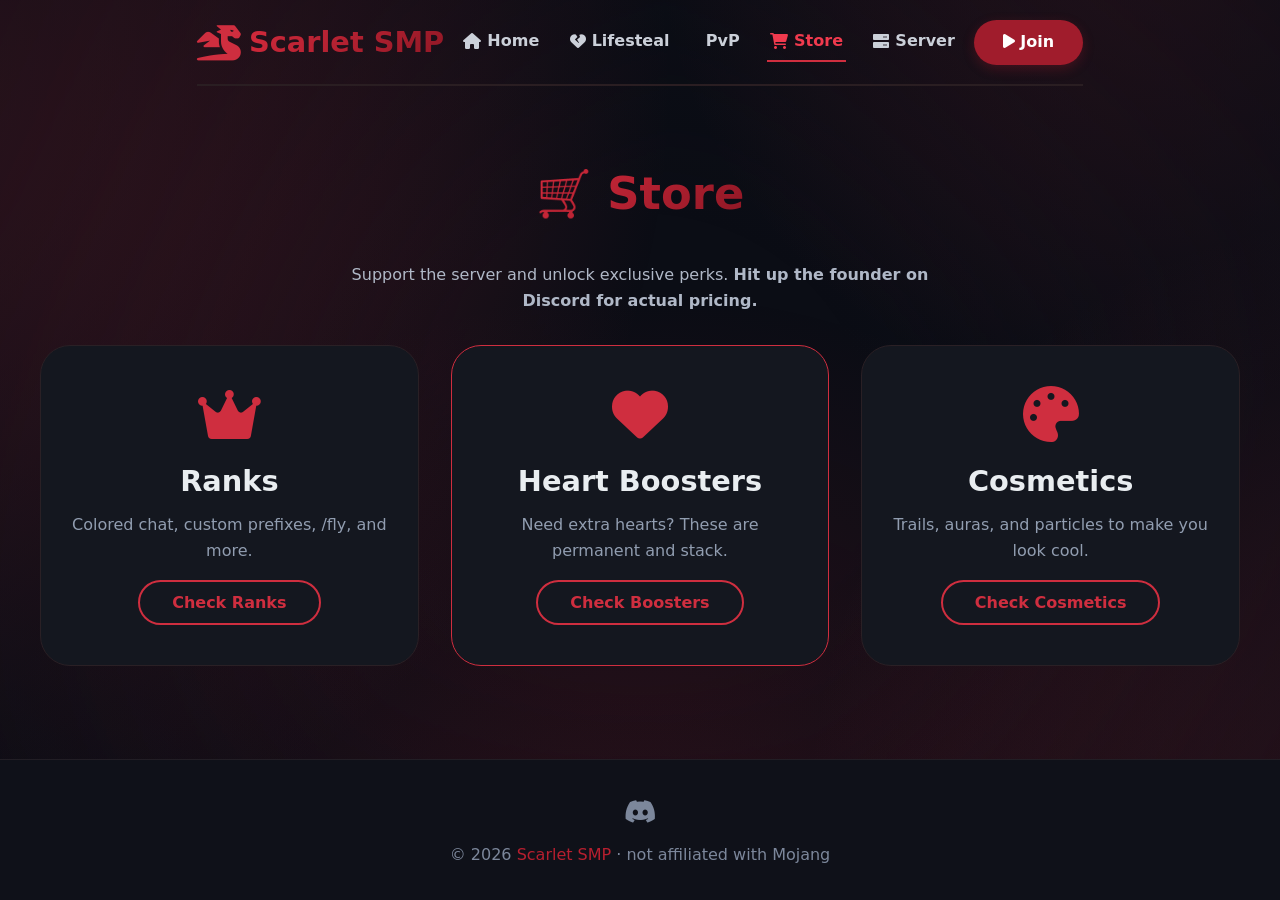
==== store/index.html @ 1c4e5451 "Add files via upload" ====
<!DOCTYPE html>
<html lang="en">
<head>
  <meta charset="UTF-8">
  <meta name="viewport" content="width=device-width, initial-scale=1.0">
  <title>Scarlet SMP · Store</title>
  <link rel="stylesheet" href="https://cdnjs.cloudflare.com/ajax/libs/font-awesome/6.0.0-beta3/css/all.min.css">
  <link rel="stylesheet" href="../style.css">
  <style>
    /* --- UPDATED GRID FOR 3-IN-LINE --- */
    .store-grid {
      display: grid;
      /* This forces exactly 3 columns on landscape/desktop */
      grid-template-columns: repeat(3, 1fr); 
      gap: 2rem;
      margin: 2rem 0 3rem;
    }

    .store-item {
      background: #14171f;
      border-radius: 30px;
      padding: 2.5rem 1.5rem;
      text-align: center;
      border: 1px solid #2a2025;
      transition: 0.3s;
      text-decoration: none;
      color: inherit;
      display: block;
    }
    .store-item:hover {
      transform: translateY(-8px);
      border-color: #cf2e3f;
      box-shadow: 0 12px 30px rgba(160, 28, 44, 0.2);
    }
    .store-item i { font-size: 3.5rem; color: #cf2e3f; margin-bottom: 1rem; }
    .store-item h3 { font-size: 1.8rem; margin-bottom: 0.5rem; }
    .store-item .desc { color: #919db0; margin-bottom: 1rem; }
    .buy-btn {
      background: transparent;
      border: 2px solid #cf2e3f;
      color: #cf2e3f;
      padding: 0.5rem 2rem;
      border-radius: 40px;
      font-weight: 700;
      cursor: pointer;
      transition: 0.3s;
      text-decoration: none;
      display: inline-block;
    }
    .buy-btn:hover { background: #cf2e3f; color: white; }

    /* --- MOBILE / PORTRAIT FIX --- */
    @media (max-width: 850px) {
      .store-grid {
        grid-template-columns: 1fr; /* Switch to 1 column on small screens */
      }
    }
  </style>
</head>
<body>
  <div class="container">
    <nav class="navbar">
      <a href="../index.html" class="logo"><i class="fas fa-dragon"></i><span>Scarlet SMP</span></a>
      <div class="nav-links">
        <a href="../index.html"><i class="fas fa-home"></i> Home</a>
        <a href="../lifesteal.html"><i class="fas fa-heart-broken"></i> Lifesteal</a>
        <a href="../pvp.html"><i class="fas fa-sword"></i> PvP</a>
        <a href="index.html" style="color:#f03a4e; border-bottom-color:#cf2e3f;"><i class="fas fa-shopping-cart"></i> Store</a>
        <a href="../server.html"><i class="fas fa-server"></i> Server</a>
      </div>
      <a href="minecraft://scarletsmp.playwithbao.com:48316" class="btn"><i class="fas fa-play"></i> Join</a>
    </nav>
  </div>

  <div class="container" style="padding: 2rem 0;">
    <h2 class="section-title"><span>🛒 Store</span></h2>
    <p style="color: #b0b8c7; max-width: 600px; margin: 0 auto 2rem; text-align: center;">Support the server and unlock exclusive perks. <strong>Hit up the founder on Discord for actual pricing.</strong></p>
    
    <div class="store-grid">
      <a href="ranks.html" class="store-item">
        <i class="fas fa-crown"></i>
        <h3>Ranks</h3>
        <div class="desc">Colored chat, custom prefixes, /fly, and more.</div>
        <span class="buy-btn">Check Ranks</span>
      </a>

      <a href="hearts.html" class="store-item" style="border-color: #cf2e3f;">
        <i class="fas fa-heart"></i>
        <h3>Heart Boosters</h3>
        <div class="desc">Need extra hearts? These are permanent and stack.</div>
        <span class="buy-btn">Check Boosters</span>
      </a>

      <a href="cosmetics.html" class="store-item">
        <i class="fas fa-palette"></i>
        <h3>Cosmetics</h3>
        <div class="desc">Trails, auras, and particles to make you look cool.</div>
        <span class="buy-btn">Check Cosmetics</span>
      </a>
    </div>
  </div>

  <footer>
    <div class="container">
      <div class="footer-content">
        <div class="socials">
          <a href="https://discord.gg/9A75VWaHrr" target="_blank"><i class="fab fa-discord"></i></a>
        </div>
        <div class="copy">&copy; 2026 <span>Scarlet SMP</span> · not affiliated with Mojang</div>
      </div>
    </div>
  </footer>
</body>
</html>
---- style.css ----
/* ===== PURE DARK THEME & SMOOTH ANIMATIONS ===== */
* { margin: 0; padding: 0; box-sizing: border-box; }

html { scroll-behavior: smooth; }

body {
  font-family: 'Segoe UI', Roboto, system-ui, sans-serif;
  background: #0b0d15;
  color: #e9edf0;
  line-height: 1.6;
  min-height: 100vh;
  display: flex;
  flex-direction: column;
  overflow-x: hidden;
  position: relative;
}

/* ===== MOVING BLURRY GLOW BACKGROUND ===== */
body::before {
  content: '';
  position: fixed;
  top: -50%;
  left: -50%;
  width: 200%;
  height: 200%;
  z-index: -2;
  pointer-events: none;
  
  /* Bright, large, soft circular blurs */
  background: 
    radial-gradient(circle 800px at 20% 30%, rgba(207, 46, 63, 0.35), transparent 100%),
    radial-gradient(circle 600px at 80% 70%, rgba(207, 46, 63, 0.30), transparent 100%),
    radial-gradient(circle 700px at 50% 80%, rgba(160, 28, 44, 0.25), transparent 100%),
    radial-gradient(circle 500px at 70% 20%, rgba(207, 46, 63, 0.20), transparent 100%),
    radial-gradient(circle 550px at 10% 90%, rgba(160, 28, 44, 0.20), transparent 100%);
    
  /* 6% FASTER (18.8s instead of 20s) */
  animation: moveGlows 18.8s linear infinite alternate;
}

@keyframes moveGlows {
  0% { 
    transform: translate(0%, 0%) scale(1); 
  }
  25% { 
    transform: translate(-5%, -5%) scale(1.1); 
  }
  50% { 
    transform: translate(5%, -10%) scale(0.9); 
  }
  75% { 
    transform: translate(-10%, 5%) scale(1.05); 
  }
  100% { 
    transform: translate(0%, 0%) scale(1); 
  }
}

/* Slightly lighter vignette to keep focus on text */
body::after {
  content: '';
  position: fixed;
  top: 0; left: 0; width: 100%; height: 100%;
  background: radial-gradient(circle at center, transparent 30%, rgba(11, 13, 21, 0.6) 100%);
  z-index: -1;
  pointer-events: none;
}

.container { max-width: 1200px; margin: 0 auto; padding: 0 1.5rem; }

/* ===== ANIMATIONS ===== */
@keyframes fadeInDown {
  from { opacity: 0; transform: translateY(-30px); }
  to { opacity: 1; transform: translateY(0); }
}
@keyframes fadeInUp {
  from { opacity: 0; transform: translateY(40px); }
  to { opacity: 1; transform: translateY(0); }
}
@keyframes shimmer {
  0% { background-position: 0% 50%; }
  50% { background-position: 100% 50%; }
  100% { background-position: 0% 50%; }
}
@keyframes pulse {
  0% { transform: scale(0.95); opacity: 0.7; }
  50% { transform: scale(1.1); opacity: 1; }
  100% { transform: scale(0.95); opacity: 0.7; }
}

.navbar { animation: fadeInDown 0.6s ease-out; }
.hero h1 { animation: fadeInUp 0.8s ease-out; }
.hero .subtitle { animation: fadeInUp 0.8s ease-out 0.2s both; }
.hero p { animation: fadeInUp 0.8s ease-out 0.3s both; }
.hero-actions { animation: fadeInUp 0.8s ease-out 0.4s both; }

.stat-item { animation: fadeInUp 0.6s ease-out both; }
.stat-item:nth-child(1) { animation-delay: 0.1s; }
.stat-item:nth-child(2) { animation-delay: 0.2s; }
.stat-item:nth-child(3) { animation-delay: 0.3s; }
.stat-item:nth-child(4) { animation-delay: 0.4s; }

.feature-card { animation: fadeInUp 0.7s ease-out both; }
.feature-card:nth-child(1) { animation-delay: 0.1s; }
.feature-card:nth-child(2) { animation-delay: 0.2s; }
.feature-card:nth-child(3) { animation-delay: 0.3s; }
.feature-card:nth-child(4) { animation-delay: 0.4s; }

.pvp-card { animation: fadeInUp 0.7s ease-out both; }
.pvp-card:nth-child(1) { animation-delay: 0.1s; }
.pvp-card:nth-child(2) { animation-delay: 0.2s; }
.pvp-card:nth-child(3) { animation-delay: 0.3s; }
.pvp-card:nth-child(4) { animation-delay: 0.4s; }

/* ===== GRADIENTS WITH SHIMMER ===== */
.scarlet-glow, .logo span, .server-ip .ip, .stat-item .number, .section-title span, .hero h1 {
  background: linear-gradient(135deg, #d42a3c, #8f1725, #d42a3c);
  background-size: 200% 200%;
  -webkit-background-clip: text;
  -webkit-text-fill-color: transparent;
  background-clip: text;
  animation: shimmer 4s ease-in-out infinite;
}

.btn, .badge { background: #a01c2c; transition: all 0.3s ease; }
.btn:hover { background: #c42336; transform: scale(1.05); }
.btn-outline {
  border: 2px solid #cf2e3f;
  color: #f03a4e;
  background: transparent;
  transition: all 0.3s ease;
}
.btn-outline:hover { background: #cf2e3f; color: white; transform: scale(1.05); }

/* ===== NAVBAR ===== */
.navbar {
  display: flex;
  justify-content: space-between;
  align-items: center;
  flex-wrap: wrap;
  padding: 1.2rem 0;
  border-bottom: 2px solid #2a1e22;
  gap: 1rem;
}
.logo {
  display: flex;
  align-items: center;
  gap: 0.5rem;
  font-size: 1.8rem;
  font-weight: 800;
  text-decoration: none;
}
.logo i { color: #cf2e3f; font-size: 2.2rem; }

.nav-links {
  display: flex;
  gap: 1.5rem;
  font-weight: 600;
  flex-wrap: wrap;
}
.nav-links a {
  color: #cbd0d9;
  text-decoration: none;
  transition: 0.3s ease;
  padding: 0.4rem 0.2rem;
  border-bottom: 2px solid transparent;
  display: flex;
  align-items: center;
}
.nav-links a:hover { color: #f03a4e; border-bottom-color: #cf2e3f; transform: translateY(-2px); }
.nav-links a i { margin-right: 6px; }

.btn {
  display: inline-block;
  padding: 0.6rem 1.8rem;
  border-radius: 40px;
  font-weight: 700;
  color: white;
  text-decoration: none;
  border: none;
  cursor: pointer;
  box-shadow: 0 4px 12px rgba(160, 28, 44, 0.3);
}

/* ===== FOOTER ===== */
footer {
  margin-top: auto;
  background: #0f1119;
  padding: 2rem 0;
  border-top: 1px solid #221e25;
}
.footer-content {
  display: flex;
  flex-direction: column;
  align-items: center;
  gap: 0.6rem;
  color: #7c879b;
}
.footer-content .socials { display: flex; gap: 2rem; font-size: 1.6rem; }
.footer-content .socials a { color: #7c879b; transition: 0.3s ease; }
.footer-content .socials a:hover { color: #cf2e3f; transform: scale(1.1) rotate(5deg); }
.footer-content .copy span { color: #b71f2f; }

/* ===== PAGE SPECIFIC STYLES ===== */
.stats-grid {
  display: grid;
  grid-template-columns: repeat(4, 1fr);
  gap: 1.8rem;
  margin: 2.5rem 0;
  background: #14171f;
  padding: 1.8rem 1.2rem;
  border-radius: 40px;
  border: 1px solid #2f2630;
}
.stat-item { text-align: center; }
.stat-item i { font-size: 2.2rem; color: #cf2e3f; margin-bottom: 0.2rem; }
.stat-item .number { font-size: 2rem; font-weight: 800; }
.stat-item .label { color: #9ba3b3; font-weight: 500; text-transform: uppercase; font-size: 0.8rem; }

.section-title {
  font-size: 2.8rem;
  font-weight: 800;
  margin: 2.5rem 0 2rem;
  text-align: center;
}

.feature-card {
  background: #14171f;
  padding: 2rem 1.5rem;
  border-radius: 30px;
  border: 1px solid #2a2025;
  transition: all 0.3s cubic-bezier(0.175, 0.885, 0.32, 1.275);
  box-shadow: 0 8px 0 #0b0d15;
}
.feature-card:hover {
  transform: translateY(-10px) scale(1.02);
  border-color: #b71f2f;
  box-shadow: 0 15px 30px -10px rgba(160, 28, 44, 0.4);
}
.feature-card i { font-size: 2.5rem; color: #cf2e3f; margin-bottom: 0.8rem; }
.feature-card h3 { font-size: 1.6rem; font-weight: 700; margin-bottom: 0.5rem; }
.feature-card p { color: #a4adb9; }

.pvp-card {
  background: #11141c;
  border-radius: 30px;
  padding: 2rem 1.8rem;
  flex: 1 1 220px;
  border: 1px solid #2d2127;
  text-align: center;
  transition: all 0.3s cubic-bezier(0.175, 0.885, 0.32, 1.275);
}
.pvp-card:hover {
  transform: translateY(-10px) scale(1.02);
  border-color: #b71f2f;
  box-shadow: 0 15px 30px -10px rgba(160, 28, 44, 0.4);
}
.pvp-card i { font-size: 2.8rem; color: #b71f2f; }
.pvp-card h4 { font-size: 1.5rem; margin: 0.5rem 0; }
.pvp-card .small-text { color: #919db0; }

/* Responsive */
@media (max-width: 750px) {
  .navbar { flex-direction: column; gap: 0.8rem; }
  .stats-grid { grid-template-columns: repeat(2, 1fr); }
}
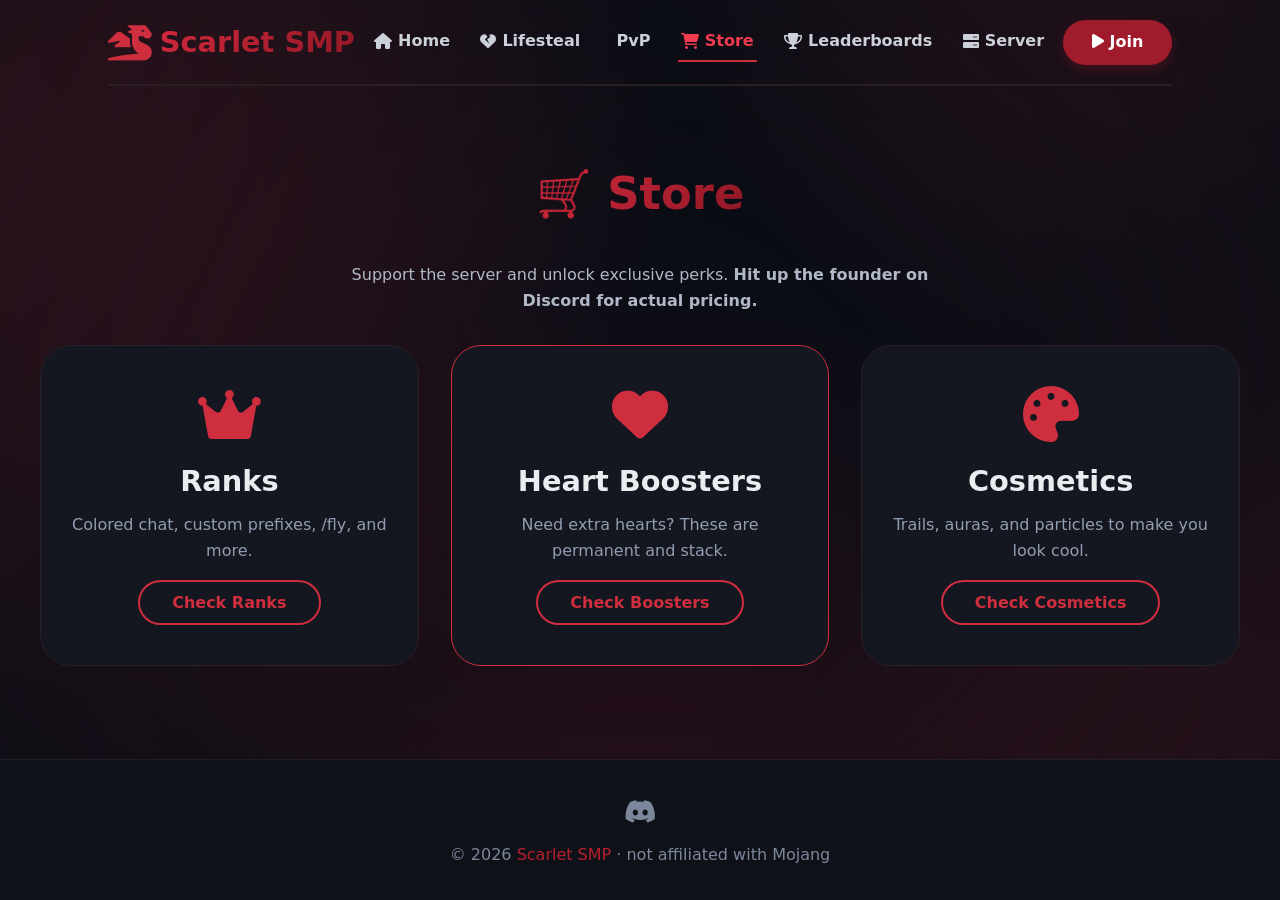
==== commit f7c40982: "Add files via upload" ====
--- a/store/index.html
+++ b/store/index.html
@@ -1,114 +1,88 @@
-<!DOCTYPE html>
-<html lang="en">
-<head>
-  <meta charset="UTF-8">
-  <meta name="viewport" content="width=device-width, initial-scale=1.0">
-  <title>Scarlet SMP · Store</title>
-  <link rel="stylesheet" href="https://cdnjs.cloudflare.com/ajax/libs/font-awesome/6.0.0-beta3/css/all.min.css">
-  <link rel="stylesheet" href="../style.css">
-  <style>
-    /* --- UPDATED GRID FOR 3-IN-LINE --- */
-    .store-grid {
-      display: grid;
-      /* This forces exactly 3 columns on landscape/desktop */
-      grid-template-columns: repeat(3, 1fr); 
-      gap: 2rem;
-      margin: 2rem 0 3rem;
-    }
-
-    .store-item {
-      background: #14171f;
-      border-radius: 30px;
-      padding: 2.5rem 1.5rem;
-      text-align: center;
-      border: 1px solid #2a2025;
-      transition: 0.3s;
-      text-decoration: none;
-      color: inherit;
-      display: block;
-    }
-    .store-item:hover {
-      transform: translateY(-8px);
-      border-color: #cf2e3f;
-      box-shadow: 0 12px 30px rgba(160, 28, 44, 0.2);
-    }
-    .store-item i { font-size: 3.5rem; color: #cf2e3f; margin-bottom: 1rem; }
-    .store-item h3 { font-size: 1.8rem; margin-bottom: 0.5rem; }
-    .store-item .desc { color: #919db0; margin-bottom: 1rem; }
-    .buy-btn {
-      background: transparent;
-      border: 2px solid #cf2e3f;
-      color: #cf2e3f;
-      padding: 0.5rem 2rem;
-      border-radius: 40px;
-      font-weight: 700;
-      cursor: pointer;
-      transition: 0.3s;
-      text-decoration: none;
-      display: inline-block;
-    }
-    .buy-btn:hover { background: #cf2e3f; color: white; }
-
-    /* --- MOBILE / PORTRAIT FIX --- */
-    @media (max-width: 850px) {
-      .store-grid {
-        grid-template-columns: 1fr; /* Switch to 1 column on small screens */
-      }
-    }
-  </style>
-</head>
-<body>
-  <div class="container">
-    <nav class="navbar">
-      <a href="../index.html" class="logo"><i class="fas fa-dragon"></i><span>Scarlet SMP</span></a>
-      <div class="nav-links">
-        <a href="../index.html"><i class="fas fa-home"></i> Home</a>
-        <a href="../lifesteal.html"><i class="fas fa-heart-broken"></i> Lifesteal</a>
-        <a href="../pvp.html"><i class="fas fa-sword"></i> PvP</a>
-        <a href="index.html" style="color:#f03a4e; border-bottom-color:#cf2e3f;"><i class="fas fa-shopping-cart"></i> Store</a>
-        <a href="../server.html"><i class="fas fa-server"></i> Server</a>
-      </div>
-      <a href="minecraft://scarletsmp.playwithbao.com:48316" class="btn"><i class="fas fa-play"></i> Join</a>
-    </nav>
-  </div>
-
-  <div class="container" style="padding: 2rem 0;">
-    <h2 class="section-title"><span>🛒 Store</span></h2>
-    <p style="color: #b0b8c7; max-width: 600px; margin: 0 auto 2rem; text-align: center;">Support the server and unlock exclusive perks. <strong>Hit up the founder on Discord for actual pricing.</strong></p>
-    
-    <div class="store-grid">
-      <a href="ranks.html" class="store-item">
-        <i class="fas fa-crown"></i>
-        <h3>Ranks</h3>
-        <div class="desc">Colored chat, custom prefixes, /fly, and more.</div>
-        <span class="buy-btn">Check Ranks</span>
-      </a>
-
-      <a href="hearts.html" class="store-item" style="border-color: #cf2e3f;">
-        <i class="fas fa-heart"></i>
-        <h3>Heart Boosters</h3>
-        <div class="desc">Need extra hearts? These are permanent and stack.</div>
-        <span class="buy-btn">Check Boosters</span>
-      </a>
-
-      <a href="cosmetics.html" class="store-item">
-        <i class="fas fa-palette"></i>
-        <h3>Cosmetics</h3>
-        <div class="desc">Trails, auras, and particles to make you look cool.</div>
-        <span class="buy-btn">Check Cosmetics</span>
-      </a>
-    </div>
-  </div>
-
-  <footer>
-    <div class="container">
-      <div class="footer-content">
-        <div class="socials">
-          <a href="https://discord.gg/9A75VWaHrr" target="_blank"><i class="fab fa-discord"></i></a>
-        </div>
-        <div class="copy">&copy; 2026 <span>Scarlet SMP</span> · not affiliated with Mojang</div>
-      </div>
-    </div>
-  </footer>
-</body>
-</html>+<!DOCTYPE html>
+<html lang="en">
+<head>
+  <meta charset="UTF-8">
+  <meta name="viewport" content="width=device-width, initial-scale=1.0">
+  <title>Scarlet SMP · Store</title>
+  <link rel="stylesheet" href="https://cdnjs.cloudflare.com/ajax/libs/font-awesome/6.0.0-beta3/css/all.min.css">
+  <link rel="stylesheet" href="../style.css">
+  <style>
+    .store-grid {
+      display: grid;
+      grid-template-columns: repeat(3, 1fr);
+      gap: 2rem;
+      margin: 2rem 0 3rem;
+    }
+    .store-item {
+      background: #14171f;
+      border-radius: 30px;
+      padding: 2.5rem 1.5rem;
+      text-align: center;
+      border: 1px solid #2a2025;
+      transition: 0.3s;
+      text-decoration: none;
+      color: inherit;
+      display: block;
+    }
+    .store-item:hover { transform: translateY(-8px); border-color: #cf2e3f; box-shadow: 0 12px 30px rgba(160, 28, 44, 0.2); }
+    .store-item i { font-size: 3.5rem; color: #cf2e3f; margin-bottom: 1rem; }
+    .store-item h3 { font-size: 1.8rem; margin-bottom: 0.5rem; }
+    .store-item .desc { color: #919db0; margin-bottom: 1rem; }
+    .buy-btn { background: transparent; border: 2px solid #cf2e3f; color: #cf2e3f; padding: 0.5rem 2rem; border-radius: 40px; font-weight: 700; cursor: pointer; transition: 0.3s; text-decoration: none; display: inline-block; }
+    .buy-btn:hover { background: #cf2e3f; color: white; }
+    @media (max-width: 850px) { .store-grid { grid-template-columns: 1fr; } }
+  </style>
+</head>
+<body>
+  <div class="container">
+    <nav class="navbar">
+      <a href="../index.html" class="logo"><i class="fas fa-dragon"></i><span>Scarlet SMP</span></a>
+      <div class="nav-links">
+        <a href="../index.html"><i class="fas fa-home"></i> Home</a>
+        <a href="../lifesteal.html"><i class="fas fa-heart-broken"></i> Lifesteal</a>
+        <a href="../pvp.html"><i class="fas fa-sword"></i> PvP</a>
+        <a href="index.html" style="color:#f03a4e; border-bottom-color:#cf2e3f;"><i class="fas fa-shopping-cart"></i> Store</a>
+        <a href="../leaderboards.html"><i class="fas fa-trophy"></i> Leaderboards</a>
+        <a href="../server.html"><i class="fas fa-server"></i> Server</a>
+      </div>
+      <a href="minecraft://scarletsmp.playwithbao.com:48316" class="btn"><i class="fas fa-play"></i> Join</a>
+    </nav>
+  </div>
+
+  <div class="container" style="padding: 2rem 0;">
+    <h2 class="section-title"><span>🛒 Store</span></h2>
+    <p style="color: #b0b8c7; max-width: 600px; margin: 0 auto 2rem; text-align: center;">Support the server and unlock exclusive perks. <strong>Hit up the founder on Discord for actual pricing.</strong></p>
+    <div class="store-grid">
+      <a href="ranks.html" class="store-item">
+        <i class="fas fa-crown"></i>
+        <h3>Ranks</h3>
+        <div class="desc">Colored chat, custom prefixes, /fly, and more.</div>
+        <span class="buy-btn">Check Ranks</span>
+      </a>
+      <a href="hearts.html" class="store-item" style="border-color: #cf2e3f;">
+        <i class="fas fa-heart"></i>
+        <h3>Heart Boosters</h3>
+        <div class="desc">Need extra hearts? These are permanent and stack.</div>
+        <span class="buy-btn">Check Boosters</span>
+      </a>
+      <a href="cosmetics.html" class="store-item">
+        <i class="fas fa-palette"></i>
+        <h3>Cosmetics</h3>
+        <div class="desc">Trails, auras, and particles to make you look cool.</div>
+        <span class="buy-btn">Check Cosmetics</span>
+      </a>
+    </div>
+  </div>
+
+  <footer>
+    <div class="container">
+      <div class="footer-content">
+        <div class="socials">
+          <a href="https://discord.gg/pzXv2XDpx" target="_blank"><i class="fab fa-discord"></i></a>
+        </div>
+        <div class="copy">&copy; 2026 <span>Scarlet SMP</span> · not affiliated with Mojang</div>
+      </div>
+    </div>
+  </footer>
+</body>
+</html>
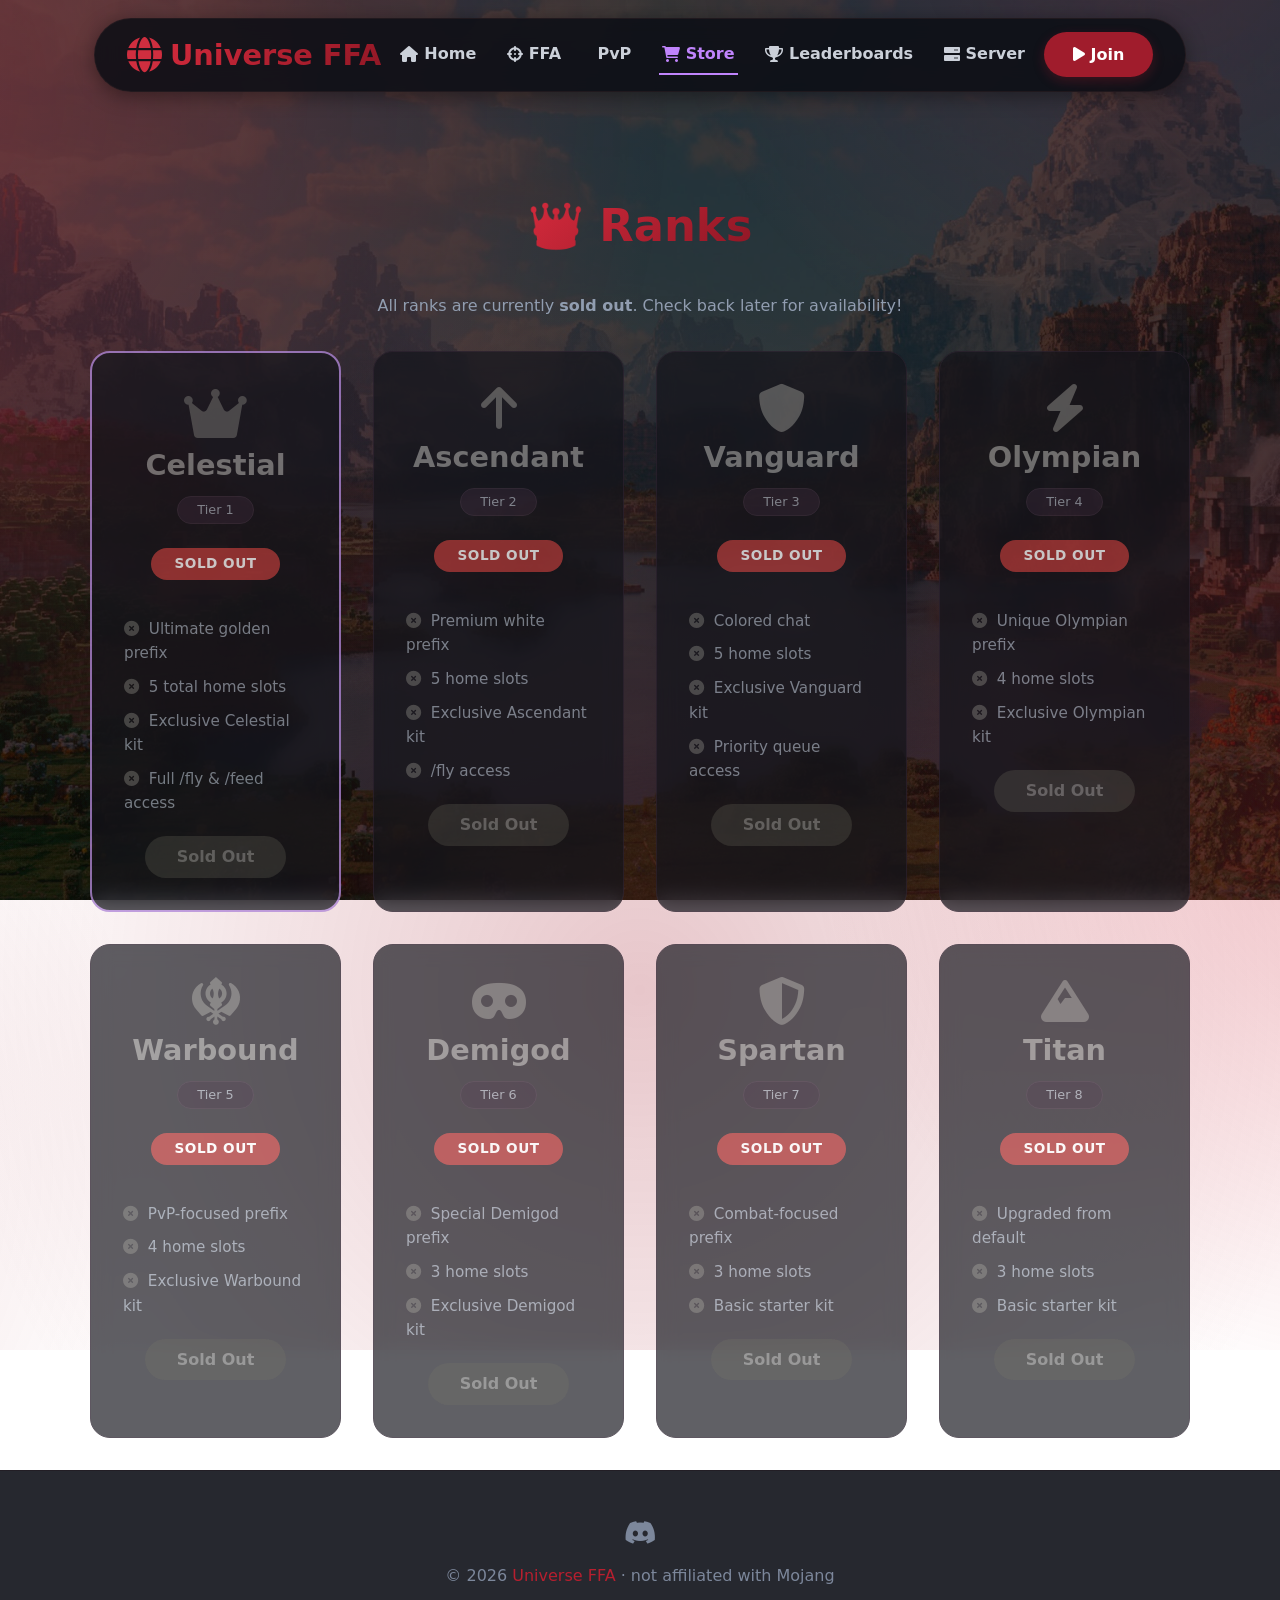
==== commit 313e8848: "Update index.html" ====
--- a/store/index.html
+++ b/store/index.html
@@ -3,45 +3,92 @@
 <head>
   <meta charset="UTF-8">
   <meta name="viewport" content="width=device-width, initial-scale=1.0">
-  <title>Scarlet SMP · Store</title>
+  <title>Universe FFA · Ranks</title>
+  <link rel="icon" type="image/png" href="favicon.png">
   <link rel="stylesheet" href="https://cdnjs.cloudflare.com/ajax/libs/font-awesome/6.0.0-beta3/css/all.min.css">
   <link rel="stylesheet" href="../style.css">
   <style>
-    .store-grid {
-      display: grid;
-      grid-template-columns: repeat(3, 1fr);
-      gap: 2rem;
-      margin: 2rem 0 3rem;
-    }
-    .store-item {
-      background: #14171f;
-      border-radius: 30px;
-      padding: 2.5rem 1.5rem;
+    .rank-card {
+      background: rgba(20, 20, 30, 0.9);
+      backdrop-filter: blur(10px);
+      border-radius: 20px;
+      padding: 2rem;
       text-align: center;
-      border: 1px solid #2a2025;
-      transition: 0.3s;
+      border: 1px solid #2a1e30;
+      transition: 0.3s ease;
+      position: relative;
+      opacity: 0.75;
+      filter: grayscale(30%);
+      pointer-events: none;
+    }
+    .rank-card:hover {
+      transform: translateY(-6px);
+      border-color: #c084fc;
+    }
+    .rank-card.featured {
+      border: 2px solid #c084fc;
+    }
+    .rank-badge {
+      display: inline-block;
+      background: #2a1e30;
+      padding: 0.2rem 1.2rem;
+      border-radius: 40px;
+      font-size: 0.8rem;
+      color: #9ba3b3;
+      margin: 0.5rem 0;
+      border: 1px solid #3a2a3e;
+    }
+    .sold-out-tag {
+      display: inline-block;
+      background: #d32f2f;
+      color: white;
+      font-weight: 700;
+      font-size: 0.85rem;
+      padding: 0.3rem 1.5rem;
+      border-radius: 40px;
+      margin: 1rem 0;
+      text-transform: uppercase;
+      letter-spacing: 0.5px;
+    }
+    .rank-perks {
+      list-style: none;
+      color: #919db0;
+      margin: 1rem 0;
+      font-size: 0.95rem;
+      text-align: left;
+      display: inline-block;
+    }
+    .rank-perks li {
+      padding: 0.3rem 0;
+    }
+    .rank-perks i {
+      color: #555;
+      width: 20px;
+    }
+    .btn-sold-out {
+      display: inline-block;
+      padding: 0.5rem 2rem;
+      border-radius: 40px;
+      font-weight: 700;
+      background: #333;
+      color: #777;
+      border: none;
+      cursor: default;
       text-decoration: none;
-      color: inherit;
-      display: block;
-    }
-    .store-item:hover { transform: translateY(-8px); border-color: #cf2e3f; box-shadow: 0 12px 30px rgba(160, 28, 44, 0.2); }
-    .store-item i { font-size: 3.5rem; color: #cf2e3f; margin-bottom: 1rem; }
-    .store-item h3 { font-size: 1.8rem; margin-bottom: 0.5rem; }
-    .store-item .desc { color: #919db0; margin-bottom: 1rem; }
-    .buy-btn { background: transparent; border: 2px solid #cf2e3f; color: #cf2e3f; padding: 0.5rem 2rem; border-radius: 40px; font-weight: 700; cursor: pointer; transition: 0.3s; text-decoration: none; display: inline-block; }
-    .buy-btn:hover { background: #cf2e3f; color: white; }
-    @media (max-width: 850px) { .store-grid { grid-template-columns: 1fr; } }
+      box-shadow: none;
+      pointer-events: none;
+    }
   </style>
 </head>
 <body>
   <div class="container">
     <nav class="navbar">
-      <a href="../index.html" class="logo"><i class="fas fa-dragon"></i><span>Scarlet SMP</span></a>
+      <a href="../index.html" class="logo"><i class="fas fa-globe"></i><span>Universe FFA</span></a>
       <div class="nav-links">
         <a href="../index.html"><i class="fas fa-home"></i> Home</a>
-        <a href="../lifesteal.html"><i class="fas fa-heart-broken"></i> Lifesteal</a>
+        <a href="../ffa.html"><i class="fas fa-crosshairs"></i> FFA</a>
         <a href="../pvp.html"><i class="fas fa-sword"></i> PvP</a>
-        <a href="index.html" style="color:#f03a4e; border-bottom-color:#cf2e3f;"><i class="fas fa-shopping-cart"></i> Store</a>
+        <a href="index.html" style="color:#c084fc; border-bottom-color:#c084fc;"><i class="fas fa-shopping-cart"></i> Store</a>
         <a href="../leaderboards.html"><i class="fas fa-trophy"></i> Leaderboards</a>
         <a href="../server.html"><i class="fas fa-server"></i> Server</a>
       </div>
@@ -50,27 +97,126 @@
   </div>
 
   <div class="container" style="padding: 2rem 0;">
-    <h2 class="section-title"><span>🛒 Store</span></h2>
-    <p style="color: #b0b8c7; max-width: 600px; margin: 0 auto 2rem; text-align: center;">Support the server and unlock exclusive perks. <strong>Hit up the founder on Discord for actual pricing.</strong></p>
-    <div class="store-grid">
-      <a href="ranks.html" class="store-item">
-        <i class="fas fa-crown"></i>
-        <h3>Ranks</h3>
-        <div class="desc">Colored chat, custom prefixes, /fly, and more.</div>
-        <span class="buy-btn">Check Ranks</span>
-      </a>
-      <a href="hearts.html" class="store-item" style="border-color: #cf2e3f;">
-        <i class="fas fa-heart"></i>
-        <h3>Heart Boosters</h3>
-        <div class="desc">Need extra hearts? These are permanent and stack.</div>
-        <span class="buy-btn">Check Boosters</span>
-      </a>
-      <a href="cosmetics.html" class="store-item">
-        <i class="fas fa-palette"></i>
-        <h3>Cosmetics</h3>
-        <div class="desc">Trails, auras, and particles to make you look cool.</div>
-        <span class="buy-btn">Check Cosmetics</span>
-      </a>
+    <h2 class="section-title"><span>👑 Ranks</span></h2>
+    <p style="text-align: center; color: #919db0; margin-bottom: 2rem;">All ranks are currently <strong>sold out</strong>. Check back later for availability!</p>
+
+    <div style="display: grid; grid-template-columns: repeat(auto-fit, minmax(250px, 1fr)); gap: 2rem; max-width: 1100px; margin: 0 auto;">
+
+      <!-- Celestial -->
+      <div class="rank-card featured">
+        <i class="fas fa-crown" style="font-size: 3.5rem; color: #555;"></i>
+        <h3 style="color: #888; font-size: 1.8rem;">Celestial</h3>
+        <div class="rank-badge">Tier 1</div>
+        <div class="sold-out-tag">Sold Out</div>
+        <ul class="rank-perks">
+          <li><i class="fas fa-times-circle"></i> Ultimate golden prefix</li>
+          <li><i class="fas fa-times-circle"></i> 5 total home slots</li>
+          <li><i class="fas fa-times-circle"></i> Exclusive Celestial kit</li>
+          <li><i class="fas fa-times-circle"></i> Full /fly & /feed access</li>
+        </ul>
+        <span class="btn-sold-out">Sold Out</span>
+      </div>
+
+      <!-- Ascendant -->
+      <div class="rank-card">
+        <i class="fas fa-arrow-up" style="font-size: 3rem; color: #666;"></i>
+        <h3 style="font-size: 1.8rem; color: #888;">Ascendant</h3>
+        <div class="rank-badge">Tier 2</div>
+        <div class="sold-out-tag">Sold Out</div>
+        <ul class="rank-perks">
+          <li><i class="fas fa-times-circle"></i> Premium white prefix</li>
+          <li><i class="fas fa-times-circle"></i> 5 home slots</li>
+          <li><i class="fas fa-times-circle"></i> Exclusive Ascendant kit</li>
+          <li><i class="fas fa-times-circle"></i> /fly access</li>
+        </ul>
+        <span class="btn-sold-out">Sold Out</span>
+      </div>
+
+      <!-- Vanguard -->
+      <div class="rank-card">
+        <i class="fas fa-shield-alt" style="font-size: 3rem; color: #666;"></i>
+        <h3 style="font-size: 1.8rem; color: #888;">Vanguard</h3>
+        <div class="rank-badge">Tier 3</div>
+        <div class="sold-out-tag">Sold Out</div>
+        <ul class="rank-perks">
+          <li><i class="fas fa-times-circle"></i> Colored chat</li>
+          <li><i class="fas fa-times-circle"></i> 5 home slots</li>
+          <li><i class="fas fa-times-circle"></i> Exclusive Vanguard kit</li>
+          <li><i class="fas fa-times-circle"></i> Priority queue access</li>
+        </ul>
+        <span class="btn-sold-out">Sold Out</span>
+      </div>
+
+      <!-- Olympian -->
+      <div class="rank-card">
+        <i class="fas fa-bolt" style="font-size: 3rem; color: #666;"></i>
+        <h3 style="font-size: 1.8rem; color: #888;">Olympian</h3>
+        <div class="rank-badge">Tier 4</div>
+        <div class="sold-out-tag">Sold Out</div>
+        <ul class="rank-perks">
+          <li><i class="fas fa-times-circle"></i> Unique Olympian prefix</li>
+          <li><i class="fas fa-times-circle"></i> 4 home slots</li>
+          <li><i class="fas fa-times-circle"></i> Exclusive Olympian kit</li>
+        </ul>
+        <span class="btn-sold-out">Sold Out</span>
+      </div>
+
+      <!-- Warbound -->
+      <div class="rank-card">
+        <i class="fas fa-khanda" style="font-size: 3rem; color: #666;"></i>
+        <h3 style="font-size: 1.8rem; color: #888;">Warbound</h3>
+        <div class="rank-badge">Tier 5</div>
+        <div class="sold-out-tag">Sold Out</div>
+        <ul class="rank-perks">
+          <li><i class="fas fa-times-circle"></i> PvP-focused prefix</li>
+          <li><i class="fas fa-times-circle"></i> 4 home slots</li>
+          <li><i class="fas fa-times-circle"></i> Exclusive Warbound kit</li>
+        </ul>
+        <span class="btn-sold-out">Sold Out</span>
+      </div>
+
+      <!-- Demigod -->
+      <div class="rank-card">
+        <i class="fas fa-mask" style="font-size: 3rem; color: #666;"></i>
+        <h3 style="font-size: 1.8rem; color: #888;">Demigod</h3>
+        <div class="rank-badge">Tier 6</div>
+        <div class="sold-out-tag">Sold Out</div>
+        <ul class="rank-perks">
+          <li><i class="fas fa-times-circle"></i> Special Demigod prefix</li>
+          <li><i class="fas fa-times-circle"></i> 3 home slots</li>
+          <li><i class="fas fa-times-circle"></i> Exclusive Demigod kit</li>
+        </ul>
+        <span class="btn-sold-out">Sold Out</span>
+      </div>
+
+      <!-- Spartan -->
+      <div class="rank-card">
+        <i class="fas fa-shield" style="font-size: 3rem; color: #666;"></i>
+        <h3 style="font-size: 1.8rem; color: #888;">Spartan</h3>
+        <div class="rank-badge">Tier 7</div>
+        <div class="sold-out-tag">Sold Out</div>
+        <ul class="rank-perks">
+          <li><i class="fas fa-times-circle"></i> Combat-focused prefix</li>
+          <li><i class="fas fa-times-circle"></i> 3 home slots</li>
+          <li><i class="fas fa-times-circle"></i> Basic starter kit</li>
+        </ul>
+        <span class="btn-sold-out">Sold Out</span>
+      </div>
+
+      <!-- Titan -->
+      <div class="rank-card">
+        <i class="fas fa-mountain" style="font-size: 3rem; color: #666;"></i>
+        <h3 style="font-size: 1.8rem; color: #888;">Titan</h3>
+        <div class="rank-badge">Tier 8</div>
+        <div class="sold-out-tag">Sold Out</div>
+        <ul class="rank-perks">
+          <li><i class="fas fa-times-circle"></i> Upgraded from default</li>
+          <li><i class="fas fa-times-circle"></i> 3 home slots</li>
+          <li><i class="fas fa-times-circle"></i> Basic starter kit</li>
+        </ul>
+        <span class="btn-sold-out">Sold Out</span>
+      </div>
+
     </div>
   </div>
 
@@ -80,7 +226,7 @@
         <div class="socials">
           <a href="https://discord.gg/pzXv2XDpx" target="_blank"><i class="fab fa-discord"></i></a>
         </div>
-        <div class="copy">&copy; 2026 <span>Scarlet SMP</span> · not affiliated with Mojang</div>
+        <div class="copy">&copy; 2026 <span>Universe FFA</span> · not affiliated with Mojang</div>
       </div>
     </div>
   </footer>
--- a/style.css
+++ b/style.css
@@ -1,11 +1,12 @@
-/* ===== PURE DARK THEME & SMOOTH ANIMATIONS ===== */
 * { margin: 0; padding: 0; box-sizing: border-box; }
-
 html { scroll-behavior: smooth; }
-
 body {
   font-family: 'Segoe UI', Roboto, system-ui, sans-serif;
-  background: #0b0d15;
+  background-image: url('mc-bg.jpg');
+  background-size: cover;
+  background-position: center;
+  background-attachment: fixed;
+  background-repeat: no-repeat;
   color: #e9edf0;
   line-height: 1.6;
   min-height: 100vh;
@@ -14,61 +15,41 @@
   overflow-x: hidden;
   position: relative;
 }
-
-/* ===== MOVING BLURRY GLOW BACKGROUND ===== */
 body::before {
+  content: '';
+  position: fixed;
+  top: 0;
+  left: 0;
+  width: 100%;
+  height: 100%;
+  background: rgba(0, 0, 0, 0.75);
+  z-index: -2;
+  pointer-events: none;
+}
+body::after {
   content: '';
   position: fixed;
   top: -50%;
   left: -50%;
   width: 200%;
   height: 200%;
-  z-index: -2;
-  pointer-events: none;
-  
-  /* Bright, large, soft circular blurs */
-  background: 
-    radial-gradient(circle 800px at 20% 30%, rgba(207, 46, 63, 0.35), transparent 100%),
-    radial-gradient(circle 600px at 80% 70%, rgba(207, 46, 63, 0.30), transparent 100%),
-    radial-gradient(circle 700px at 50% 80%, rgba(160, 28, 44, 0.25), transparent 100%),
-    radial-gradient(circle 500px at 70% 20%, rgba(207, 46, 63, 0.20), transparent 100%),
-    radial-gradient(circle 550px at 10% 90%, rgba(160, 28, 44, 0.20), transparent 100%);
-    
-  /* 6% FASTER (18.8s instead of 20s) */
+  background: radial-gradient(circle 800px at 20% 30%, rgba(207, 46, 63, 0.35), transparent 100%),
+              radial-gradient(circle 600px at 80% 70%, rgba(207, 46, 63, 0.30), transparent 100%),
+              radial-gradient(circle 700px at 50% 80%, rgba(160, 28, 44, 0.25), transparent 100%),
+              radial-gradient(circle 500px at 70% 20%, rgba(207, 46, 63, 0.20), transparent 100%),
+              radial-gradient(circle 550px at 10% 90%, rgba(160, 28, 44, 0.20), transparent 100%);
   animation: moveGlows 18.8s linear infinite alternate;
-}
-
-@keyframes moveGlows {
-  0% { 
-    transform: translate(0%, 0%) scale(1); 
-  }
-  25% { 
-    transform: translate(-5%, -5%) scale(1.1); 
-  }
-  50% { 
-    transform: translate(5%, -10%) scale(0.9); 
-  }
-  75% { 
-    transform: translate(-10%, 5%) scale(1.05); 
-  }
-  100% { 
-    transform: translate(0%, 0%) scale(1); 
-  }
-}
-
-/* Slightly lighter vignette to keep focus on text */
-body::after {
-  content: '';
-  position: fixed;
-  top: 0; left: 0; width: 100%; height: 100%;
-  background: radial-gradient(circle at center, transparent 30%, rgba(11, 13, 21, 0.6) 100%);
   z-index: -1;
   pointer-events: none;
 }
-
-.container { max-width: 1200px; margin: 0 auto; padding: 0 1.5rem; }
-
-/* ===== ANIMATIONS ===== */
+@keyframes moveGlows {
+  0% { transform: translate(0%, 0%) scale(1); }
+  25% { transform: translate(-5%, -5%) scale(1.1); }
+  50% { transform: translate(5%, -10%) scale(0.9); }
+  75% { transform: translate(-10%, 5%) scale(1.05); }
+  100% { transform: translate(0%, 0%) scale(1); }
+}
+.container { max-width: 1200px; margin: 0 auto; padding: 0 1.5rem; margin-top: 10px; }
 @keyframes fadeInDown {
   from { opacity: 0; transform: translateY(-30px); }
   to { opacity: 1; transform: translateY(0); }
@@ -87,32 +68,26 @@
   50% { transform: scale(1.1); opacity: 1; }
   100% { transform: scale(0.95); opacity: 0.7; }
 }
-
 .navbar { animation: fadeInDown 0.6s ease-out; }
 .hero h1 { animation: fadeInUp 0.8s ease-out; }
 .hero .subtitle { animation: fadeInUp 0.8s ease-out 0.2s both; }
 .hero p { animation: fadeInUp 0.8s ease-out 0.3s both; }
 .hero-actions { animation: fadeInUp 0.8s ease-out 0.4s both; }
-
 .stat-item { animation: fadeInUp 0.6s ease-out both; }
 .stat-item:nth-child(1) { animation-delay: 0.1s; }
 .stat-item:nth-child(2) { animation-delay: 0.2s; }
 .stat-item:nth-child(3) { animation-delay: 0.3s; }
 .stat-item:nth-child(4) { animation-delay: 0.4s; }
-
 .feature-card { animation: fadeInUp 0.7s ease-out both; }
 .feature-card:nth-child(1) { animation-delay: 0.1s; }
 .feature-card:nth-child(2) { animation-delay: 0.2s; }
 .feature-card:nth-child(3) { animation-delay: 0.3s; }
 .feature-card:nth-child(4) { animation-delay: 0.4s; }
-
 .pvp-card { animation: fadeInUp 0.7s ease-out both; }
 .pvp-card:nth-child(1) { animation-delay: 0.1s; }
 .pvp-card:nth-child(2) { animation-delay: 0.2s; }
 .pvp-card:nth-child(3) { animation-delay: 0.3s; }
 .pvp-card:nth-child(4) { animation-delay: 0.4s; }
-
-/* ===== GRADIENTS WITH SHIMMER ===== */
 .scarlet-glow, .logo span, .server-ip .ip, .stat-item .number, .section-title span, .hero h1 {
   background: linear-gradient(135deg, #d42a3c, #8f1725, #d42a3c);
   background-size: 200% 200%;
@@ -121,7 +96,6 @@
   background-clip: text;
   animation: shimmer 4s ease-in-out infinite;
 }
-
 .btn, .badge { background: #a01c2c; transition: all 0.3s ease; }
 .btn:hover { background: #c42336; transform: scale(1.05); }
 .btn-outline {
@@ -132,16 +106,22 @@
 }
 .btn-outline:hover { background: #cf2e3f; color: white; transform: scale(1.05); }
 
-/* ===== NAVBAR ===== */
+/* ===== UPDATED CURVED NAVBAR ===== */
 .navbar {
   display: flex;
   justify-content: space-between;
   align-items: center;
   flex-wrap: wrap;
-  padding: 1.2rem 0;
-  border-bottom: 2px solid #2a1e22;
+  padding: 0.8rem 2rem;
+  margin: 0.5rem 0 1rem 0;
+  border-radius: 60px;
+  border: 1px solid rgba(42, 30, 34, 0.6);
   gap: 1rem;
-}
+  background: rgba(11, 13, 21, 0.85);
+  backdrop-filter: blur(12px);
+  box-shadow: 0 4px 20px rgba(0, 0, 0, 0.4);
+}
+
 .logo {
   display: flex;
   align-items: center;
@@ -151,7 +131,6 @@
   text-decoration: none;
 }
 .logo i { color: #cf2e3f; font-size: 2.2rem; }
-
 .nav-links {
   display: flex;
   gap: 1.5rem;
@@ -169,7 +148,6 @@
 }
 .nav-links a:hover { color: #f03a4e; border-bottom-color: #cf2e3f; transform: translateY(-2px); }
 .nav-links a i { margin-right: 6px; }
-
 .btn {
   display: inline-block;
   padding: 0.6rem 1.8rem;
@@ -181,11 +159,10 @@
   cursor: pointer;
   box-shadow: 0 4px 12px rgba(160, 28, 44, 0.3);
 }
-
-/* ===== FOOTER ===== */
 footer {
   margin-top: auto;
-  background: #0f1119;
+  background: rgba(15, 17, 25, 0.9);
+  backdrop-filter: blur(10px);
   padding: 2rem 0;
   border-top: 1px solid #221e25;
 }
@@ -200,14 +177,13 @@
 .footer-content .socials a { color: #7c879b; transition: 0.3s ease; }
 .footer-content .socials a:hover { color: #cf2e3f; transform: scale(1.1) rotate(5deg); }
 .footer-content .copy span { color: #b71f2f; }
-
-/* ===== PAGE SPECIFIC STYLES ===== */
 .stats-grid {
   display: grid;
   grid-template-columns: repeat(4, 1fr);
   gap: 1.8rem;
   margin: 2.5rem 0;
-  background: #14171f;
+  background: rgba(20, 23, 31, 0.9);
+  backdrop-filter: blur(10px);
   padding: 1.8rem 1.2rem;
   border-radius: 40px;
   border: 1px solid #2f2630;
@@ -216,16 +192,15 @@
 .stat-item i { font-size: 2.2rem; color: #cf2e3f; margin-bottom: 0.2rem; }
 .stat-item .number { font-size: 2rem; font-weight: 800; }
 .stat-item .label { color: #9ba3b3; font-weight: 500; text-transform: uppercase; font-size: 0.8rem; }
-
 .section-title {
   font-size: 2.8rem;
   font-weight: 800;
   margin: 2.5rem 0 2rem;
   text-align: center;
 }
-
 .feature-card {
-  background: #14171f;
+  background: rgba(20, 23, 31, 0.9);
+  backdrop-filter: blur(10px);
   padding: 2rem 1.5rem;
   border-radius: 30px;
   border: 1px solid #2a2025;
@@ -240,9 +215,9 @@
 .feature-card i { font-size: 2.5rem; color: #cf2e3f; margin-bottom: 0.8rem; }
 .feature-card h3 { font-size: 1.6rem; font-weight: 700; margin-bottom: 0.5rem; }
 .feature-card p { color: #a4adb9; }
-
 .pvp-card {
-  background: #11141c;
+  background: rgba(17, 20, 28, 0.9);
+  backdrop-filter: blur(10px);
   border-radius: 30px;
   padding: 2rem 1.8rem;
   flex: 1 1 220px;
@@ -258,9 +233,7 @@
 .pvp-card i { font-size: 2.8rem; color: #b71f2f; }
 .pvp-card h4 { font-size: 1.5rem; margin: 0.5rem 0; }
 .pvp-card .small-text { color: #919db0; }
-
-/* Responsive */
 @media (max-width: 750px) {
   .navbar { flex-direction: column; gap: 0.8rem; }
   .stats-grid { grid-template-columns: repeat(2, 1fr); }
-}+}
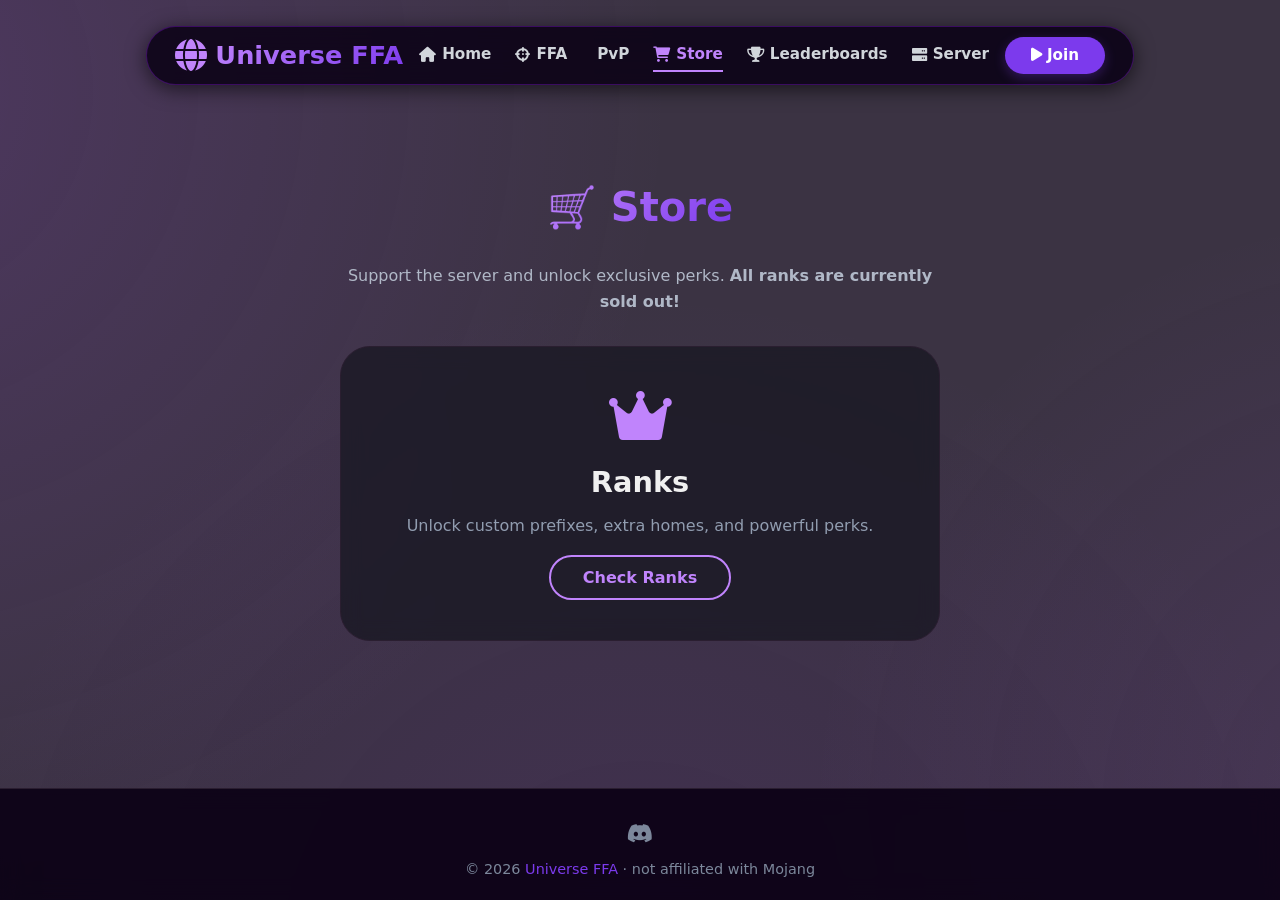
==== commit ea5378ea: "Update index.html" ====
--- a/store/index.html
+++ b/store/index.html
@@ -3,81 +3,27 @@
 <head>
   <meta charset="UTF-8">
   <meta name="viewport" content="width=device-width, initial-scale=1.0">
-  <title>Universe FFA · Ranks</title>
+  <title>Universe FFA · Store</title>
   <link rel="icon" type="image/png" href="favicon.png">
   <link rel="stylesheet" href="https://cdnjs.cloudflare.com/ajax/libs/font-awesome/6.0.0-beta3/css/all.min.css">
   <link rel="stylesheet" href="../style.css">
   <style>
-    .rank-card {
-      background: rgba(20, 20, 30, 0.9);
-      backdrop-filter: blur(10px);
-      border-radius: 20px;
-      padding: 2rem;
-      text-align: center;
-      border: 1px solid #2a1e30;
-      transition: 0.3s ease;
-      position: relative;
-      opacity: 0.75;
-      filter: grayscale(30%);
-      pointer-events: none;
+    .store-grid { display: grid; grid-template-columns: 1fr; gap: 2rem; margin: 2rem 0 3rem; max-width: 600px; margin-left: auto; margin-right: auto; }
+    .store-item {
+      background: rgba(20, 20, 30, 0.7); backdrop-filter: blur(10px);
+      border-radius: 30px; padding: 2.5rem 1.5rem; text-align: center;
+      border: 1px solid #2a1e30; transition: 0.3s; text-decoration: none; color: inherit; display: block;
     }
-    .rank-card:hover {
-      transform: translateY(-6px);
-      border-color: #c084fc;
+    .store-item:hover { transform: translateY(-8px); border-color: #c084fc; box-shadow: 0 12px 30px rgba(124, 58, 237, 0.2); }
+    .store-item i { font-size: 3.5rem; color: #c084fc; margin-bottom: 1rem; }
+    .store-item h3 { font-size: 1.8rem; margin-bottom: 0.5rem; color: #f0f0f0; }
+    .store-item .desc { color: #919db0; margin-bottom: 1rem; }
+    .buy-btn {
+      background: transparent; border: 2px solid #c084fc; color: #c084fc;
+      padding: 0.5rem 2rem; border-radius: 40px; font-weight: 700; cursor: pointer;
+      transition: 0.3s; text-decoration: none; display: inline-block;
     }
-    .rank-card.featured {
-      border: 2px solid #c084fc;
-    }
-    .rank-badge {
-      display: inline-block;
-      background: #2a1e30;
-      padding: 0.2rem 1.2rem;
-      border-radius: 40px;
-      font-size: 0.8rem;
-      color: #9ba3b3;
-      margin: 0.5rem 0;
-      border: 1px solid #3a2a3e;
-    }
-    .sold-out-tag {
-      display: inline-block;
-      background: #d32f2f;
-      color: white;
-      font-weight: 700;
-      font-size: 0.85rem;
-      padding: 0.3rem 1.5rem;
-      border-radius: 40px;
-      margin: 1rem 0;
-      text-transform: uppercase;
-      letter-spacing: 0.5px;
-    }
-    .rank-perks {
-      list-style: none;
-      color: #919db0;
-      margin: 1rem 0;
-      font-size: 0.95rem;
-      text-align: left;
-      display: inline-block;
-    }
-    .rank-perks li {
-      padding: 0.3rem 0;
-    }
-    .rank-perks i {
-      color: #555;
-      width: 20px;
-    }
-    .btn-sold-out {
-      display: inline-block;
-      padding: 0.5rem 2rem;
-      border-radius: 40px;
-      font-weight: 700;
-      background: #333;
-      color: #777;
-      border: none;
-      cursor: default;
-      text-decoration: none;
-      box-shadow: none;
-      pointer-events: none;
-    }
+    .buy-btn:hover { background: #c084fc; color: #0b0d15; }
   </style>
 </head>
 <body>
@@ -95,137 +41,22 @@
       <a href="minecraft://scarletsmp.playwithbao.com:48316" class="btn"><i class="fas fa-play"></i> Join</a>
     </nav>
   </div>
-
   <div class="container" style="padding: 2rem 0;">
-    <h2 class="section-title"><span>👑 Ranks</span></h2>
-    <p style="text-align: center; color: #919db0; margin-bottom: 2rem;">All ranks are currently <strong>sold out</strong>. Check back later for availability!</p>
-
-    <div style="display: grid; grid-template-columns: repeat(auto-fit, minmax(250px, 1fr)); gap: 2rem; max-width: 1100px; margin: 0 auto;">
-
-      <!-- Celestial -->
-      <div class="rank-card featured">
-        <i class="fas fa-crown" style="font-size: 3.5rem; color: #555;"></i>
-        <h3 style="color: #888; font-size: 1.8rem;">Celestial</h3>
-        <div class="rank-badge">Tier 1</div>
-        <div class="sold-out-tag">Sold Out</div>
-        <ul class="rank-perks">
-          <li><i class="fas fa-times-circle"></i> Ultimate golden prefix</li>
-          <li><i class="fas fa-times-circle"></i> 5 total home slots</li>
-          <li><i class="fas fa-times-circle"></i> Exclusive Celestial kit</li>
-          <li><i class="fas fa-times-circle"></i> Full /fly & /feed access</li>
-        </ul>
-        <span class="btn-sold-out">Sold Out</span>
-      </div>
-
-      <!-- Ascendant -->
-      <div class="rank-card">
-        <i class="fas fa-arrow-up" style="font-size: 3rem; color: #666;"></i>
-        <h3 style="font-size: 1.8rem; color: #888;">Ascendant</h3>
-        <div class="rank-badge">Tier 2</div>
-        <div class="sold-out-tag">Sold Out</div>
-        <ul class="rank-perks">
-          <li><i class="fas fa-times-circle"></i> Premium white prefix</li>
-          <li><i class="fas fa-times-circle"></i> 5 home slots</li>
-          <li><i class="fas fa-times-circle"></i> Exclusive Ascendant kit</li>
-          <li><i class="fas fa-times-circle"></i> /fly access</li>
-        </ul>
-        <span class="btn-sold-out">Sold Out</span>
-      </div>
-
-      <!-- Vanguard -->
-      <div class="rank-card">
-        <i class="fas fa-shield-alt" style="font-size: 3rem; color: #666;"></i>
-        <h3 style="font-size: 1.8rem; color: #888;">Vanguard</h3>
-        <div class="rank-badge">Tier 3</div>
-        <div class="sold-out-tag">Sold Out</div>
-        <ul class="rank-perks">
-          <li><i class="fas fa-times-circle"></i> Colored chat</li>
-          <li><i class="fas fa-times-circle"></i> 5 home slots</li>
-          <li><i class="fas fa-times-circle"></i> Exclusive Vanguard kit</li>
-          <li><i class="fas fa-times-circle"></i> Priority queue access</li>
-        </ul>
-        <span class="btn-sold-out">Sold Out</span>
-      </div>
-
-      <!-- Olympian -->
-      <div class="rank-card">
-        <i class="fas fa-bolt" style="font-size: 3rem; color: #666;"></i>
-        <h3 style="font-size: 1.8rem; color: #888;">Olympian</h3>
-        <div class="rank-badge">Tier 4</div>
-        <div class="sold-out-tag">Sold Out</div>
-        <ul class="rank-perks">
-          <li><i class="fas fa-times-circle"></i> Unique Olympian prefix</li>
-          <li><i class="fas fa-times-circle"></i> 4 home slots</li>
-          <li><i class="fas fa-times-circle"></i> Exclusive Olympian kit</li>
-        </ul>
-        <span class="btn-sold-out">Sold Out</span>
-      </div>
-
-      <!-- Warbound -->
-      <div class="rank-card">
-        <i class="fas fa-khanda" style="font-size: 3rem; color: #666;"></i>
-        <h3 style="font-size: 1.8rem; color: #888;">Warbound</h3>
-        <div class="rank-badge">Tier 5</div>
-        <div class="sold-out-tag">Sold Out</div>
-        <ul class="rank-perks">
-          <li><i class="fas fa-times-circle"></i> PvP-focused prefix</li>
-          <li><i class="fas fa-times-circle"></i> 4 home slots</li>
-          <li><i class="fas fa-times-circle"></i> Exclusive Warbound kit</li>
-        </ul>
-        <span class="btn-sold-out">Sold Out</span>
-      </div>
-
-      <!-- Demigod -->
-      <div class="rank-card">
-        <i class="fas fa-mask" style="font-size: 3rem; color: #666;"></i>
-        <h3 style="font-size: 1.8rem; color: #888;">Demigod</h3>
-        <div class="rank-badge">Tier 6</div>
-        <div class="sold-out-tag">Sold Out</div>
-        <ul class="rank-perks">
-          <li><i class="fas fa-times-circle"></i> Special Demigod prefix</li>
-          <li><i class="fas fa-times-circle"></i> 3 home slots</li>
-          <li><i class="fas fa-times-circle"></i> Exclusive Demigod kit</li>
-        </ul>
-        <span class="btn-sold-out">Sold Out</span>
-      </div>
-
-      <!-- Spartan -->
-      <div class="rank-card">
-        <i class="fas fa-shield" style="font-size: 3rem; color: #666;"></i>
-        <h3 style="font-size: 1.8rem; color: #888;">Spartan</h3>
-        <div class="rank-badge">Tier 7</div>
-        <div class="sold-out-tag">Sold Out</div>
-        <ul class="rank-perks">
-          <li><i class="fas fa-times-circle"></i> Combat-focused prefix</li>
-          <li><i class="fas fa-times-circle"></i> 3 home slots</li>
-          <li><i class="fas fa-times-circle"></i> Basic starter kit</li>
-        </ul>
-        <span class="btn-sold-out">Sold Out</span>
-      </div>
-
-      <!-- Titan -->
-      <div class="rank-card">
-        <i class="fas fa-mountain" style="font-size: 3rem; color: #666;"></i>
-        <h3 style="font-size: 1.8rem; color: #888;">Titan</h3>
-        <div class="rank-badge">Tier 8</div>
-        <div class="sold-out-tag">Sold Out</div>
-        <ul class="rank-perks">
-          <li><i class="fas fa-times-circle"></i> Upgraded from default</li>
-          <li><i class="fas fa-times-circle"></i> 3 home slots</li>
-          <li><i class="fas fa-times-circle"></i> Basic starter kit</li>
-        </ul>
-        <span class="btn-sold-out">Sold Out</span>
-      </div>
-
+    <h2 class="section-title"><span>🛒 Store</span></h2>
+    <p style="color: #b0b8c7; max-width: 600px; margin: 0 auto 2rem; text-align: center;">Support the server and unlock exclusive perks. <strong>All ranks are currently sold out!</strong></p>
+    <div class="store-grid">
+      <a href="ranks.html" class="store-item">
+        <i class="fas fa-crown"></i>
+        <h3>Ranks</h3>
+        <div class="desc">Unlock custom prefixes, extra homes, and powerful perks.</div>
+        <span class="buy-btn">Check Ranks</span>
+      </a>
     </div>
   </div>
-
   <footer>
     <div class="container">
       <div class="footer-content">
-        <div class="socials">
-          <a href="https://discord.gg/pzXv2XDpx" target="_blank"><i class="fab fa-discord"></i></a>
-        </div>
+        <div class="socials"><a href="https://discord.gg/pzXv2XDpx" target="_blank"><i class="fab fa-discord"></i></a></div>
         <div class="copy">&copy; 2026 <span>Universe FFA</span> · not affiliated with Mojang</div>
       </div>
     </div>
--- a/style.css
+++ b/style.css
@@ -2,12 +2,12 @@
 html { scroll-behavior: smooth; }
 body {
   font-family: 'Segoe UI', Roboto, system-ui, sans-serif;
-  background-image: url('mc-bg.jpg');
+  background-image: url('mc-bg.png');
   background-size: cover;
   background-position: center;
   background-attachment: fixed;
   background-repeat: no-repeat;
-  color: #e9edf0;
+  color: #f0f0f0;
   line-height: 1.6;
   min-height: 100vh;
   display: flex;
@@ -18,26 +18,18 @@
 body::before {
   content: '';
   position: fixed;
-  top: 0;
-  left: 0;
-  width: 100%;
-  height: 100%;
-  background: rgba(0, 0, 0, 0.75);
+  top: 0; left: 0; width: 100%; height: 100%;
+  background: rgba(10, 0, 20, 0.80);
   z-index: -2;
   pointer-events: none;
 }
 body::after {
   content: '';
   position: fixed;
-  top: -50%;
-  left: -50%;
-  width: 200%;
-  height: 200%;
-  background: radial-gradient(circle 800px at 20% 30%, rgba(207, 46, 63, 0.35), transparent 100%),
-              radial-gradient(circle 600px at 80% 70%, rgba(207, 46, 63, 0.30), transparent 100%),
-              radial-gradient(circle 700px at 50% 80%, rgba(160, 28, 44, 0.25), transparent 100%),
-              radial-gradient(circle 500px at 70% 20%, rgba(207, 46, 63, 0.20), transparent 100%),
-              radial-gradient(circle 550px at 10% 90%, rgba(160, 28, 44, 0.20), transparent 100%);
+  top: -50%; left: -50%; width: 200%; height: 200%;
+  background: radial-gradient(circle 800px at 20% 30%, rgba(180, 80, 255, 0.15), transparent 100%),
+              radial-gradient(circle 600px at 80% 70%, rgba(180, 80, 255, 0.10), transparent 100%),
+              radial-gradient(circle 700px at 50% 80%, rgba(120, 20, 200, 0.10), transparent 100%);
   animation: moveGlows 18.8s linear infinite alternate;
   z-index: -1;
   pointer-events: none;
@@ -50,6 +42,7 @@
   100% { transform: translate(0%, 0%) scale(1); }
 }
 .container { max-width: 1200px; margin: 0 auto; padding: 0 1.5rem; margin-top: 10px; }
+
 @keyframes fadeInDown {
   from { opacity: 0; transform: translateY(-30px); }
   to { opacity: 1; transform: translateY(0); }
@@ -68,172 +61,96 @@
   50% { transform: scale(1.1); opacity: 1; }
   100% { transform: scale(0.95); opacity: 0.7; }
 }
+
 .navbar { animation: fadeInDown 0.6s ease-out; }
 .hero h1 { animation: fadeInUp 0.8s ease-out; }
 .hero .subtitle { animation: fadeInUp 0.8s ease-out 0.2s both; }
 .hero p { animation: fadeInUp 0.8s ease-out 0.3s both; }
 .hero-actions { animation: fadeInUp 0.8s ease-out 0.4s both; }
-.stat-item { animation: fadeInUp 0.6s ease-out both; }
-.stat-item:nth-child(1) { animation-delay: 0.1s; }
-.stat-item:nth-child(2) { animation-delay: 0.2s; }
-.stat-item:nth-child(3) { animation-delay: 0.3s; }
-.stat-item:nth-child(4) { animation-delay: 0.4s; }
-.feature-card { animation: fadeInUp 0.7s ease-out both; }
-.feature-card:nth-child(1) { animation-delay: 0.1s; }
-.feature-card:nth-child(2) { animation-delay: 0.2s; }
-.feature-card:nth-child(3) { animation-delay: 0.3s; }
-.feature-card:nth-child(4) { animation-delay: 0.4s; }
-.pvp-card { animation: fadeInUp 0.7s ease-out both; }
-.pvp-card:nth-child(1) { animation-delay: 0.1s; }
-.pvp-card:nth-child(2) { animation-delay: 0.2s; }
-.pvp-card:nth-child(3) { animation-delay: 0.3s; }
-.pvp-card:nth-child(4) { animation-delay: 0.4s; }
-.scarlet-glow, .logo span, .server-ip .ip, .stat-item .number, .section-title span, .hero h1 {
-  background: linear-gradient(135deg, #d42a3c, #8f1725, #d42a3c);
+
+/* Thinner Floating Header */
+.navbar {
+  display: flex; justify-content: space-between; align-items: center; flex-wrap: wrap;
+  padding: 0.5rem 1.8rem; 
+  margin: 1rem 0; 
+  border-radius: 60px;
+  border: 1px solid rgba(120, 20, 200, 0.4); 
+  gap: 1rem;
+  background: rgba(10, 0, 20, 0.85); 
+  backdrop-filter: blur(12px);
+  box-shadow: 0 4px 20px rgba(0, 0, 0, 0.6);
+  animation: fadeInDown 0.6s ease-out;
+}
+.logo { display: flex; align-items: center; gap: 0.5rem; font-size: 1.6rem; font-weight: 800; text-decoration: none; }
+.logo i { color: #c084fc; font-size: 2rem; }
+.nav-links { display: flex; gap: 1.5rem; font-weight: 600; flex-wrap: wrap; }
+.nav-links a {
+  color: #d1d5db; text-decoration: none; transition: 0.3s ease;
+  padding: 0.2rem 0; border-bottom: 2px solid transparent; display: flex; align-items: center; font-size: 0.95rem;
+}
+.nav-links a:hover { color: #c084fc; border-bottom-color: #c084fc; }
+.nav-links a i { margin-right: 6px; }
+
+.btn { 
+  display: inline-block; padding: 0.4rem 1.6rem; border-radius: 40px; font-weight: 700; 
+  color: white; text-decoration: none; border: none; cursor: pointer; 
+  background: #7c3aed; transition: all 0.3s ease; box-shadow: 0 4px 12px rgba(124, 58, 237, 0.3); 
+  font-size: 0.95rem;
+}
+.btn:hover { background: #a855f7; transform: scale(1.05); }
+.btn-outline {
+  border: 2px solid #c084fc; color: #c084fc; background: transparent;
+}
+.btn-outline:hover { background: #c084fc; color: #0b0d15; }
+
+.glow-text, .logo span, .server-ip .ip, .stat-item .number, .section-title span, .hero h1 {
+  background: linear-gradient(135deg, #c084fc, #7c3aed, #c084fc);
   background-size: 200% 200%;
   -webkit-background-clip: text;
   -webkit-text-fill-color: transparent;
   background-clip: text;
   animation: shimmer 4s ease-in-out infinite;
 }
-.btn, .badge { background: #a01c2c; transition: all 0.3s ease; }
-.btn:hover { background: #c42336; transform: scale(1.05); }
-.btn-outline {
-  border: 2px solid #cf2e3f;
-  color: #f03a4e;
-  background: transparent;
-  transition: all 0.3s ease;
-}
-.btn-outline:hover { background: #cf2e3f; color: white; transform: scale(1.05); }
 
-/* ===== UPDATED CURVED NAVBAR ===== */
-.navbar {
-  display: flex;
-  justify-content: space-between;
-  align-items: center;
-  flex-wrap: wrap;
-  padding: 0.8rem 2rem;
-  margin: 0.5rem 0 1rem 0;
-  border-radius: 60px;
-  border: 1px solid rgba(42, 30, 34, 0.6);
-  gap: 1rem;
-  background: rgba(11, 13, 21, 0.85);
-  backdrop-filter: blur(12px);
-  box-shadow: 0 4px 20px rgba(0, 0, 0, 0.4);
-}
+/* Thinner Footer */
+footer { margin-top: auto; background: rgba(10, 0, 20, 0.9); backdrop-filter: blur(10px); padding: 1.2rem 0; border-top: 1px solid #2a1e30; }
+.footer-content { display: flex; flex-direction: column; align-items: center; gap: 0.4rem; color: #7c879b; font-size: 0.9rem; }
+.footer-content .socials { display: flex; gap: 1.5rem; font-size: 1.3rem; }
+.footer-content .socials a { color: #7c879b; transition: 0.3s ease; }
+.footer-content .socials a:hover { color: #c084fc; transform: scale(1.1) rotate(5deg); }
+.footer-content .copy span { color: #7c3aed; }
 
-.logo {
-  display: flex;
-  align-items: center;
-  gap: 0.5rem;
-  font-size: 1.8rem;
-  font-weight: 800;
-  text-decoration: none;
-}
-.logo i { color: #cf2e3f; font-size: 2.2rem; }
-.nav-links {
-  display: flex;
-  gap: 1.5rem;
-  font-weight: 600;
-  flex-wrap: wrap;
-}
-.nav-links a {
-  color: #cbd0d9;
-  text-decoration: none;
-  transition: 0.3s ease;
-  padding: 0.4rem 0.2rem;
-  border-bottom: 2px solid transparent;
-  display: flex;
-  align-items: center;
-}
-.nav-links a:hover { color: #f03a4e; border-bottom-color: #cf2e3f; transform: translateY(-2px); }
-.nav-links a i { margin-right: 6px; }
-.btn {
-  display: inline-block;
-  padding: 0.6rem 1.8rem;
-  border-radius: 40px;
-  font-weight: 700;
-  color: white;
-  text-decoration: none;
-  border: none;
-  cursor: pointer;
-  box-shadow: 0 4px 12px rgba(160, 28, 44, 0.3);
-}
-footer {
-  margin-top: auto;
-  background: rgba(15, 17, 25, 0.9);
-  backdrop-filter: blur(10px);
-  padding: 2rem 0;
-  border-top: 1px solid #221e25;
-}
-.footer-content {
-  display: flex;
-  flex-direction: column;
-  align-items: center;
-  gap: 0.6rem;
-  color: #7c879b;
-}
-.footer-content .socials { display: flex; gap: 2rem; font-size: 1.6rem; }
-.footer-content .socials a { color: #7c879b; transition: 0.3s ease; }
-.footer-content .socials a:hover { color: #cf2e3f; transform: scale(1.1) rotate(5deg); }
-.footer-content .copy span { color: #b71f2f; }
+/* Stats & Cards */
 .stats-grid {
-  display: grid;
-  grid-template-columns: repeat(4, 1fr);
-  gap: 1.8rem;
-  margin: 2.5rem 0;
-  background: rgba(20, 23, 31, 0.9);
-  backdrop-filter: blur(10px);
-  padding: 1.8rem 1.2rem;
-  border-radius: 40px;
-  border: 1px solid #2f2630;
+  display: grid; grid-template-columns: repeat(4, 1fr); gap: 1.5rem; margin: 2rem 0;
+  background: rgba(20, 20, 30, 0.7); backdrop-filter: blur(10px);
+  padding: 1.5rem 1rem; border-radius: 40px; border: 1px solid #2a1e30;
 }
 .stat-item { text-align: center; }
-.stat-item i { font-size: 2.2rem; color: #cf2e3f; margin-bottom: 0.2rem; }
-.stat-item .number { font-size: 2rem; font-weight: 800; }
-.stat-item .label { color: #9ba3b3; font-weight: 500; text-transform: uppercase; font-size: 0.8rem; }
-.section-title {
-  font-size: 2.8rem;
-  font-weight: 800;
-  margin: 2.5rem 0 2rem;
-  text-align: center;
-}
+.stat-item i { font-size: 2rem; color: #c084fc; margin-bottom: 0.2rem; }
+.stat-item .number { font-size: 1.8rem; font-weight: 800; }
+.stat-item .label { color: #9ba3b3; font-weight: 500; text-transform: uppercase; font-size: 0.75rem; }
+
+.section-title { font-size: 2.5rem; font-weight: 800; margin: 2rem 0 1.5rem; text-align: center; }
+
 .feature-card {
-  background: rgba(20, 23, 31, 0.9);
-  backdrop-filter: blur(10px);
-  padding: 2rem 1.5rem;
-  border-radius: 30px;
-  border: 1px solid #2a2025;
-  transition: all 0.3s cubic-bezier(0.175, 0.885, 0.32, 1.275);
-  box-shadow: 0 8px 0 #0b0d15;
-}
-.feature-card:hover {
-  transform: translateY(-10px) scale(1.02);
-  border-color: #b71f2f;
-  box-shadow: 0 15px 30px -10px rgba(160, 28, 44, 0.4);
-}
-.feature-card i { font-size: 2.5rem; color: #cf2e3f; margin-bottom: 0.8rem; }
-.feature-card h3 { font-size: 1.6rem; font-weight: 700; margin-bottom: 0.5rem; }
-.feature-card p { color: #a4adb9; }
-.pvp-card {
-  background: rgba(17, 20, 28, 0.9);
-  backdrop-filter: blur(10px);
-  border-radius: 30px;
-  padding: 2rem 1.8rem;
-  flex: 1 1 220px;
-  border: 1px solid #2d2127;
-  text-align: center;
+  background: rgba(20, 20, 30, 0.7); backdrop-filter: blur(10px);
+  padding: 1.5rem; border-radius: 30px; border: 1px solid #2a1e30;
   transition: all 0.3s cubic-bezier(0.175, 0.885, 0.32, 1.275);
 }
-.pvp-card:hover {
-  transform: translateY(-10px) scale(1.02);
-  border-color: #b71f2f;
-  box-shadow: 0 15px 30px -10px rgba(160, 28, 44, 0.4);
+.feature-card:hover { transform: translateY(-8px); border-color: #c084fc; box-shadow: 0 15px 30px -10px rgba(124, 58, 237, 0.4); }
+.feature-card i { font-size: 2.2rem; color: #c084fc; margin-bottom: 0.6rem; }
+.feature-card h3 { font-size: 1.4rem; font-weight: 700; margin-bottom: 0.3rem; }
+.feature-card p { color: #a4adb9; font-size: 0.95rem; }
+
+.pvp-card {
+  background: rgba(17, 17, 25, 0.7); backdrop-filter: blur(10px); border-radius: 30px;
+  padding: 1.5rem; flex: 1 1 220px; border: 1px solid #2a1e30; text-align: center;
+  transition: all 0.3s cubic-bezier(0.175, 0.885, 0.32, 1.275);
 }
-.pvp-card i { font-size: 2.8rem; color: #b71f2f; }
-.pvp-card h4 { font-size: 1.5rem; margin: 0.5rem 0; }
-.pvp-card .small-text { color: #919db0; }
-@media (max-width: 750px) {
-  .navbar { flex-direction: column; gap: 0.8rem; }
-  .stats-grid { grid-template-columns: repeat(2, 1fr); }
-}
+.pvp-card:hover { transform: translateY(-8px); border-color: #c084fc; box-shadow: 0 15px 30px -10px rgba(124, 58, 237, 0.4); }
+.pvp-card i { font-size: 2.5rem; color: #7c3aed; }
+.pvp-card h4 { font-size: 1.3rem; margin: 0.3rem 0; }
+.pvp-card .small-text { color: #919db0; font-size: 0.9rem; }
+
+@media (max-width: 750px) { .navbar { flex-direction: column; gap: 0.8rem; padding: 1rem; } .stats-grid { grid-template-columns: repeat(2, 1fr); } }
